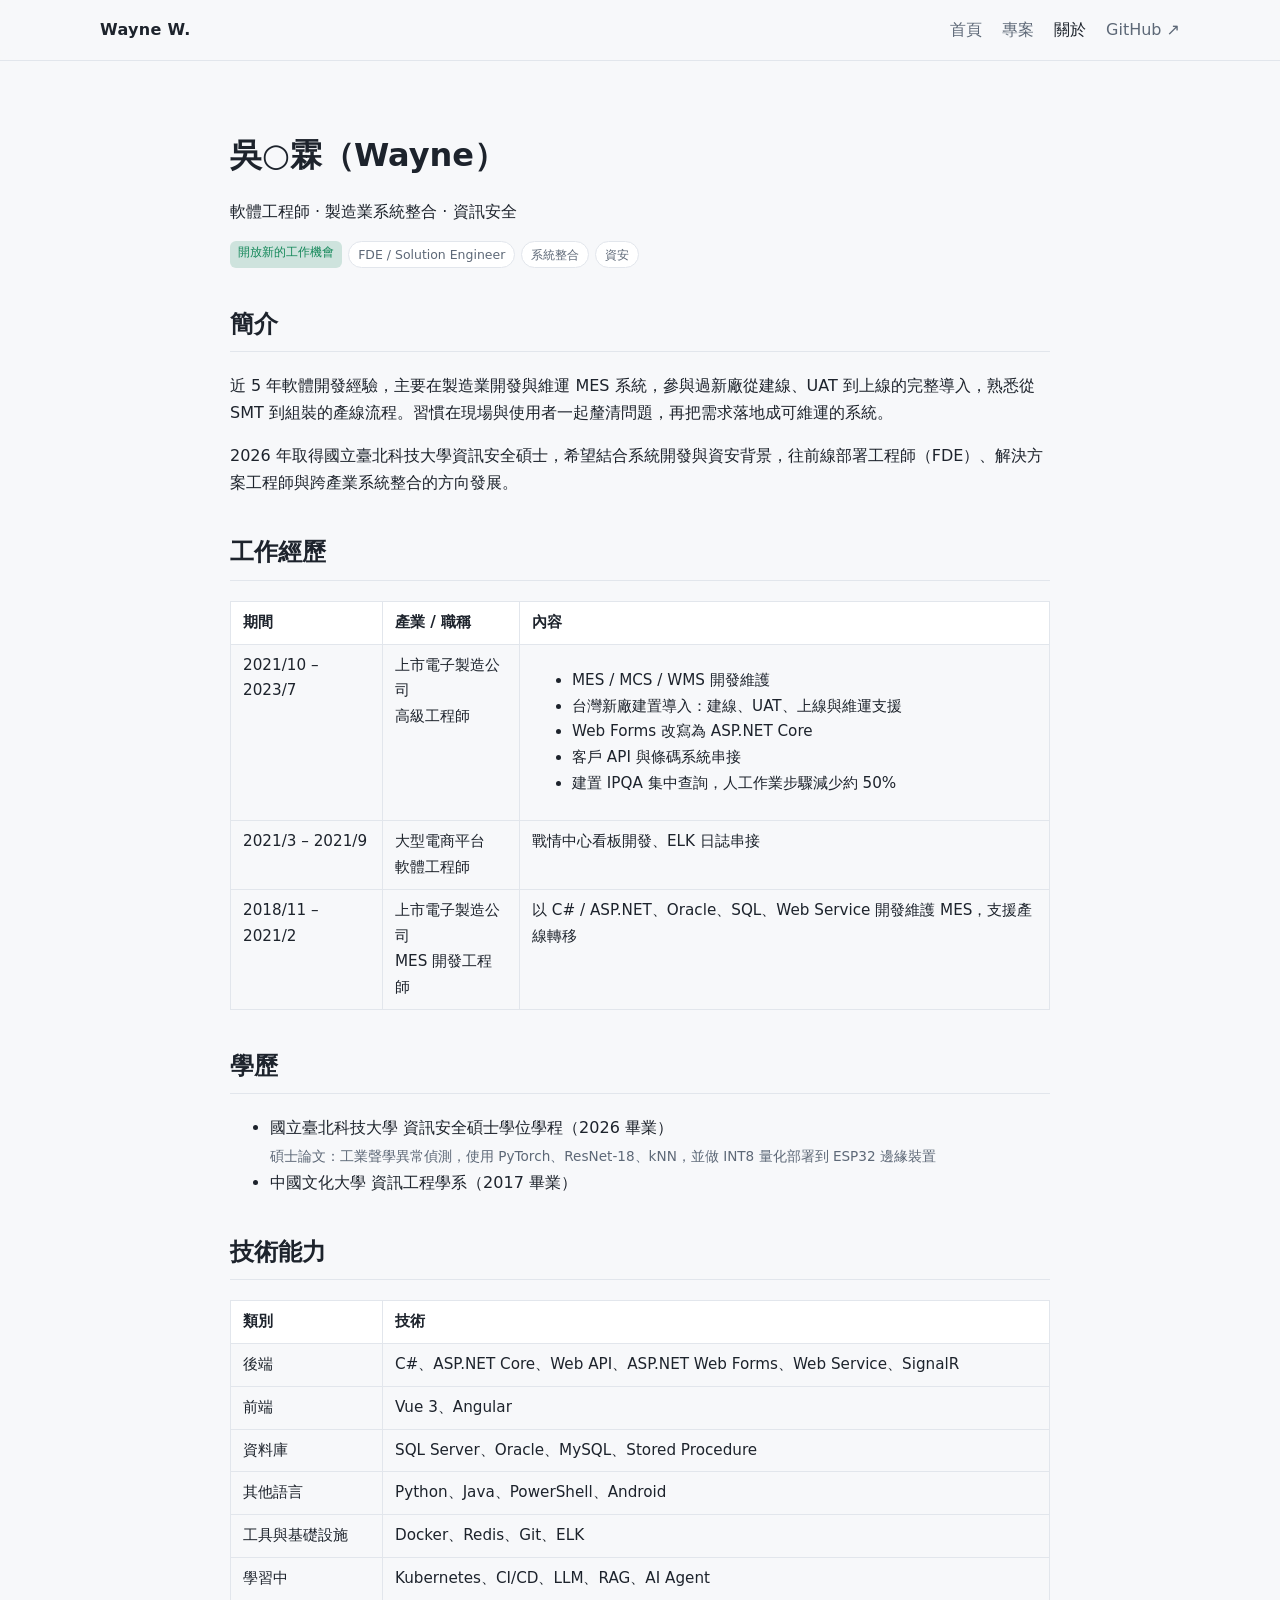
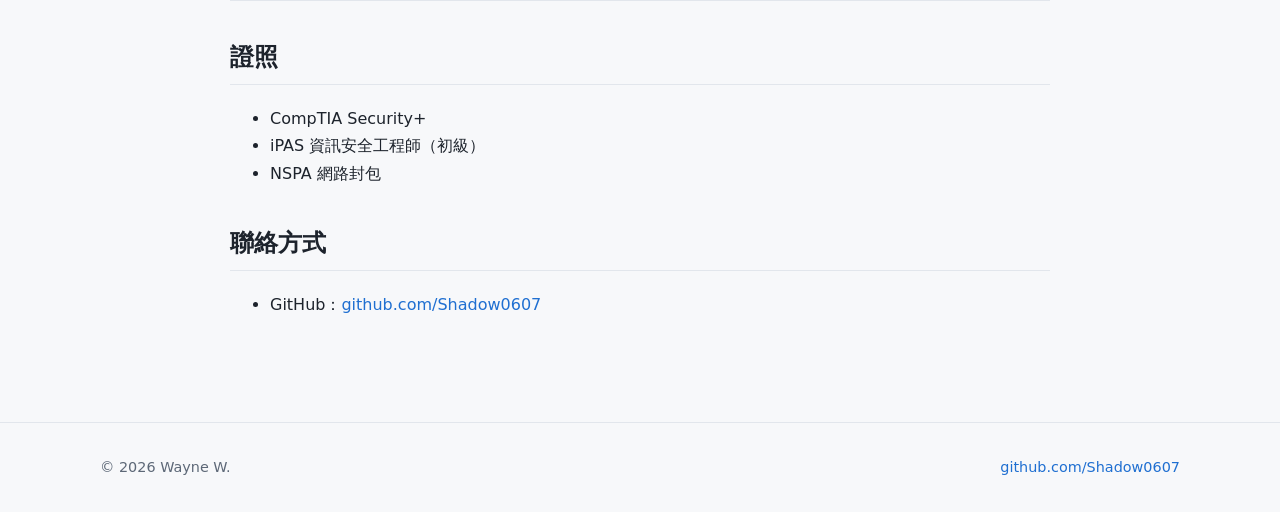
==== about.html @ d85b3f29 "Portfolio site Co-Authored-By: Claude Opus 5.5 <noreply@anthropic.com>" ====
<!DOCTYPE html>
<html lang="zh-Hant">
<head>
  <meta charset="UTF-8" />
  <meta name="viewport" content="width=device-width, initial-scale=1" />
  <title>關於 · Wayne W.</title>
  <meta name="description" content="製造業 MES 系統開發近 5 年經驗，資訊安全碩士，專長 C# / ASP.NET Core 與跨系統整合。" />
  <link rel="stylesheet" href="assets/style.css" />
</head>
<body data-page="about">
  <header class="site-header" data-header></header>

  <main class="container article">
    <section>
      <h1>吳○霖（Wayne）</h1>
      <p>軟體工程師 · 製造業系統整合 · 資訊安全</p>
      <div class="tags">
        <span class="badge">開放新的工作機會</span>
        <span class="tag">FDE / Solution Engineer</span>
        <span class="tag">系統整合</span>
        <span class="tag">資安</span>
      </div>

      <h2>簡介</h2>
      <p>近 5 年軟體開發經驗，主要在製造業開發與維運 MES 系統，參與過新廠從建線、UAT 到上線的完整導入，熟悉從 SMT 到組裝的產線流程。習慣在現場與使用者一起釐清問題，再把需求落地成可維運的系統。</p>
      <p>2026 年取得國立臺北科技大學資訊安全碩士，希望結合系統開發與資安背景，往前線部署工程師（FDE）、解決方案工程師與跨產業系統整合的方向發展。</p>

      <h2>工作經歷</h2>
      <table>
        <tr><th style="width:9.5rem">期間</th><th>產業 / 職稱</th><th>內容</th></tr>
        <tr>
          <td>2021/10 – 2023/7</td>
          <td>上市電子製造公司<br />高級工程師</td>
          <td>
            <ul>
              <li>MES / MCS / WMS 開發維護</li>
              <li>台灣新廠建置導入：建線、UAT、上線與維運支援</li>
              <li>Web Forms 改寫為 ASP.NET Core</li>
              <li>客戶 API 與條碼系統串接</li>
              <li>建置 IPQA 集中查詢，人工作業步驟減少約 50%</li>
            </ul>
          </td>
        </tr>
        <tr>
          <td>2021/3 – 2021/9</td>
          <td>大型電商平台<br />軟體工程師</td>
          <td>戰情中心看板開發、ELK 日誌串接</td>
        </tr>
        <tr>
          <td>2018/11 – 2021/2</td>
          <td>上市電子製造公司<br />MES 開發工程師</td>
          <td>以 C# / ASP.NET、Oracle、SQL、Web Service 開發維護 MES，支援產線轉移</td>
        </tr>
      </table>

      <h2>學歷</h2>
      <ul>
        <li>國立臺北科技大學 資訊安全碩士學位學程（2026 畢業）<br />
          <span class="source-note">碩士論文：工業聲學異常偵測，使用 PyTorch、ResNet-18、kNN，並做 INT8 量化部署到 ESP32 邊緣裝置</span></li>
        <li>中國文化大學 資訊工程學系（2017 畢業）</li>
      </ul>

      <h2>技術能力</h2>
      <table>
        <tr><th style="width:9.5rem">類別</th><th>技術</th></tr>
        <tr><td>後端</td><td>C#、ASP.NET Core、Web API、ASP.NET Web Forms、Web Service、SignalR</td></tr>
        <tr><td>前端</td><td>Vue 3、Angular</td></tr>
        <tr><td>資料庫</td><td>SQL Server、Oracle、MySQL、Stored Procedure</td></tr>
        <tr><td>其他語言</td><td>Python、Java、PowerShell、Android</td></tr>
        <tr><td>工具與基礎設施</td><td>Docker、Redis、Git、ELK</td></tr>
        <tr><td>學習中</td><td>Kubernetes、CI/CD、LLM、RAG、AI Agent</td></tr>
      </table>

      <h2>證照</h2>
      <ul>
        <li>CompTIA Security+</li>
        <li>iPAS 資訊安全工程師（初級）</li>
        <li>NSPA 網路封包</li>
      </ul>

      <h2>聯絡方式</h2>
      <p data-contact-block hidden>
        有工作機會或合作想法，歡迎透過表單留言，我會盡快回覆。<br />
        <a class="btn primary" data-contact-link href="#" target="_blank" rel="noopener" style="margin-top:.75rem">填寫聯絡表單 ↗</a>
      </p>
      <ul>
        <li>GitHub：<a href="https://github.com/Shadow0607" target="_blank" rel="noopener">github.com/Shadow0607</a></li>
      </ul>
    </section>
  </main>

  <footer class="site-footer" data-footer></footer>

  <script src="assets/data.js"></script>
  <script src="assets/main.js"></script>
</body>
</html>
---- assets/style.css ----
:root {
  --bg: #0f1115;
  --bg-2: #161a21;
  --card: #1b2029;
  --line: #2a313d;
  --text: #e6e9ef;
  --muted: #9aa4b2;
  --accent: #5eb1ff;
  --accent-2: #7ee0b5;
  --radius: 12px;
  --max: 1080px;
  font-family: "Segoe UI", "Noto Sans TC", "Microsoft JhengHei", system-ui, sans-serif;
}

@media (prefers-color-scheme: light) {
  :root {
    --bg: #f7f8fa;
    --bg-2: #ffffff;
    --card: #ffffff;
    --line: #e2e6ec;
    --text: #1d232c;
    --muted: #5d6877;
    --accent: #1f6fd1;
    --accent-2: #15885a;
  }
}

* { box-sizing: border-box; }
html { scroll-behavior: smooth; }
body {
  margin: 0;
  background: var(--bg);
  color: var(--text);
  line-height: 1.7;
}
a { color: var(--accent); text-decoration: none; }
a:hover { text-decoration: underline; }
img { max-width: 100%; }

.container { width: min(var(--max), 100% - 2.5rem); margin-inline: auto; }

/* 導覽列 */
.site-header {
  position: sticky; top: 0; z-index: 10;
  background: color-mix(in srgb, var(--bg) 85%, transparent);
  backdrop-filter: blur(8px);
  border-bottom: 1px solid var(--line);
}
.site-header .container { display: flex; align-items: center; justify-content: space-between; height: 60px; }
.brand { font-weight: 700; color: var(--text); letter-spacing: .02em; }
.nav { display: flex; gap: 1.25rem; }
.nav a { color: var(--muted); }
.nav a.active, .nav a:hover { color: var(--text); text-decoration: none; }

/* Hero */
.hero { padding: 5rem 0 3rem; }
.hero h1 { font-size: clamp(2rem, 5vw, 3rem); line-height: 1.2; margin: 0 0 1rem; }
.hero p { color: var(--muted); font-size: 1.1rem; max-width: 640px; }
.hero .actions { display: flex; gap: .75rem; margin-top: 1.5rem; flex-wrap: wrap; }

.btn {
  display: inline-block; padding: .6rem 1.1rem; border-radius: 8px;
  border: 1px solid var(--line); color: var(--text); background: var(--card);
  font-weight: 600;
}
.btn:hover { text-decoration: none; border-color: var(--accent); }
.btn.primary { background: var(--accent); border-color: var(--accent); color: #fff; }

section { padding: 2.5rem 0; }
section h2 { font-size: 1.5rem; margin: 0 0 1.25rem; }
.lead { color: var(--muted); margin-top: -.5rem; }

/* 卡片 */
.grid { display: grid; gap: 1rem; grid-template-columns: repeat(auto-fill, minmax(300px, 1fr)); }
.card {
  background: var(--card); border: 1px solid var(--line); border-radius: var(--radius);
  padding: 1.25rem; display: flex; flex-direction: column; gap: .6rem;
  transition: border-color .15s, transform .15s;
}
.card:hover { border-color: var(--accent); transform: translateY(-2px); }
.card h3 { margin: 0; font-size: 1.1rem; word-break: break-all; }
.card p { margin: 0; color: var(--muted); font-size: .95rem; flex: 1; }
.card .meta { display: flex; gap: .75rem; font-size: .85rem; color: var(--muted); align-items: center; flex-wrap: wrap; }
.card .links { display: flex; gap: 1rem; font-size: .9rem; }

.tags { display: flex; flex-wrap: wrap; gap: .4rem; }
.tag {
  font-size: .78rem; padding: .1rem .55rem; border-radius: 999px;
  background: var(--bg-2); border: 1px solid var(--line); color: var(--muted);
}
.badge {
  font-size: .75rem; padding: .05rem .5rem; border-radius: 6px;
  background: color-mix(in srgb, var(--accent-2) 18%, transparent); color: var(--accent-2);
}
.dot { width: .7rem; height: .7rem; border-radius: 50%; display: inline-block; background: var(--muted); }

/* 篩選列 */
.toolbar { display: flex; gap: .5rem; flex-wrap: wrap; align-items: center; margin-bottom: 1.25rem; }
.toolbar button {
  font: inherit; font-size: .9rem; cursor: pointer;
  padding: .35rem .85rem; border-radius: 999px;
  border: 1px solid var(--line); background: var(--card); color: var(--muted);
}
.toolbar button.active { background: var(--accent); border-color: var(--accent); color: #fff; }
.toolbar label { margin-left: auto; color: var(--muted); font-size: .9rem; display: flex; gap: .4rem; align-items: center; }
.source-note { color: var(--muted); font-size: .85rem; }

/* 技能 */
.skills { display: grid; gap: 1rem; grid-template-columns: repeat(auto-fill, minmax(220px, 1fr)); }
.skills .card h3 { font-size: 1rem; }

/* 專案介紹頁 */
.article { max-width: 820px; }
.article h1 { font-size: 2rem; margin-bottom: .25rem; }
.article h2 { margin-top: 2.25rem; padding-bottom: .4rem; border-bottom: 1px solid var(--line); }
.article table { width: 100%; border-collapse: collapse; margin: 1rem 0; font-size: .95rem; }
.article th, .article td { border: 1px solid var(--line); padding: .5rem .75rem; text-align: left; vertical-align: top; }
.article th { background: var(--bg-2); }
.article code { background: var(--bg-2); padding: .1rem .35rem; border-radius: 4px; font-size: .9em; }
.callout {
  border-left: 4px solid var(--accent); background: var(--bg-2);
  padding: .75rem 1rem; border-radius: 0 8px 8px 0; color: var(--muted);
}
.flow { display: flex; flex-wrap: wrap; gap: .5rem; align-items: center; margin: 1rem 0; }
.flow span { background: var(--card); border: 1px solid var(--line); padding: .35rem .75rem; border-radius: 8px; font-size: .9rem; }
.flow i { color: var(--muted); font-style: normal; }

.site-footer { border-top: 1px solid var(--line); padding: 2rem 0; color: var(--muted); font-size: .9rem; margin-top: 3rem; }
.site-footer .container { display: flex; justify-content: space-between; flex-wrap: wrap; gap: 1rem; }

@media (max-width: 600px) {
  .nav { gap: .9rem; font-size: .95rem; }
  .toolbar label { margin-left: 0; }
}
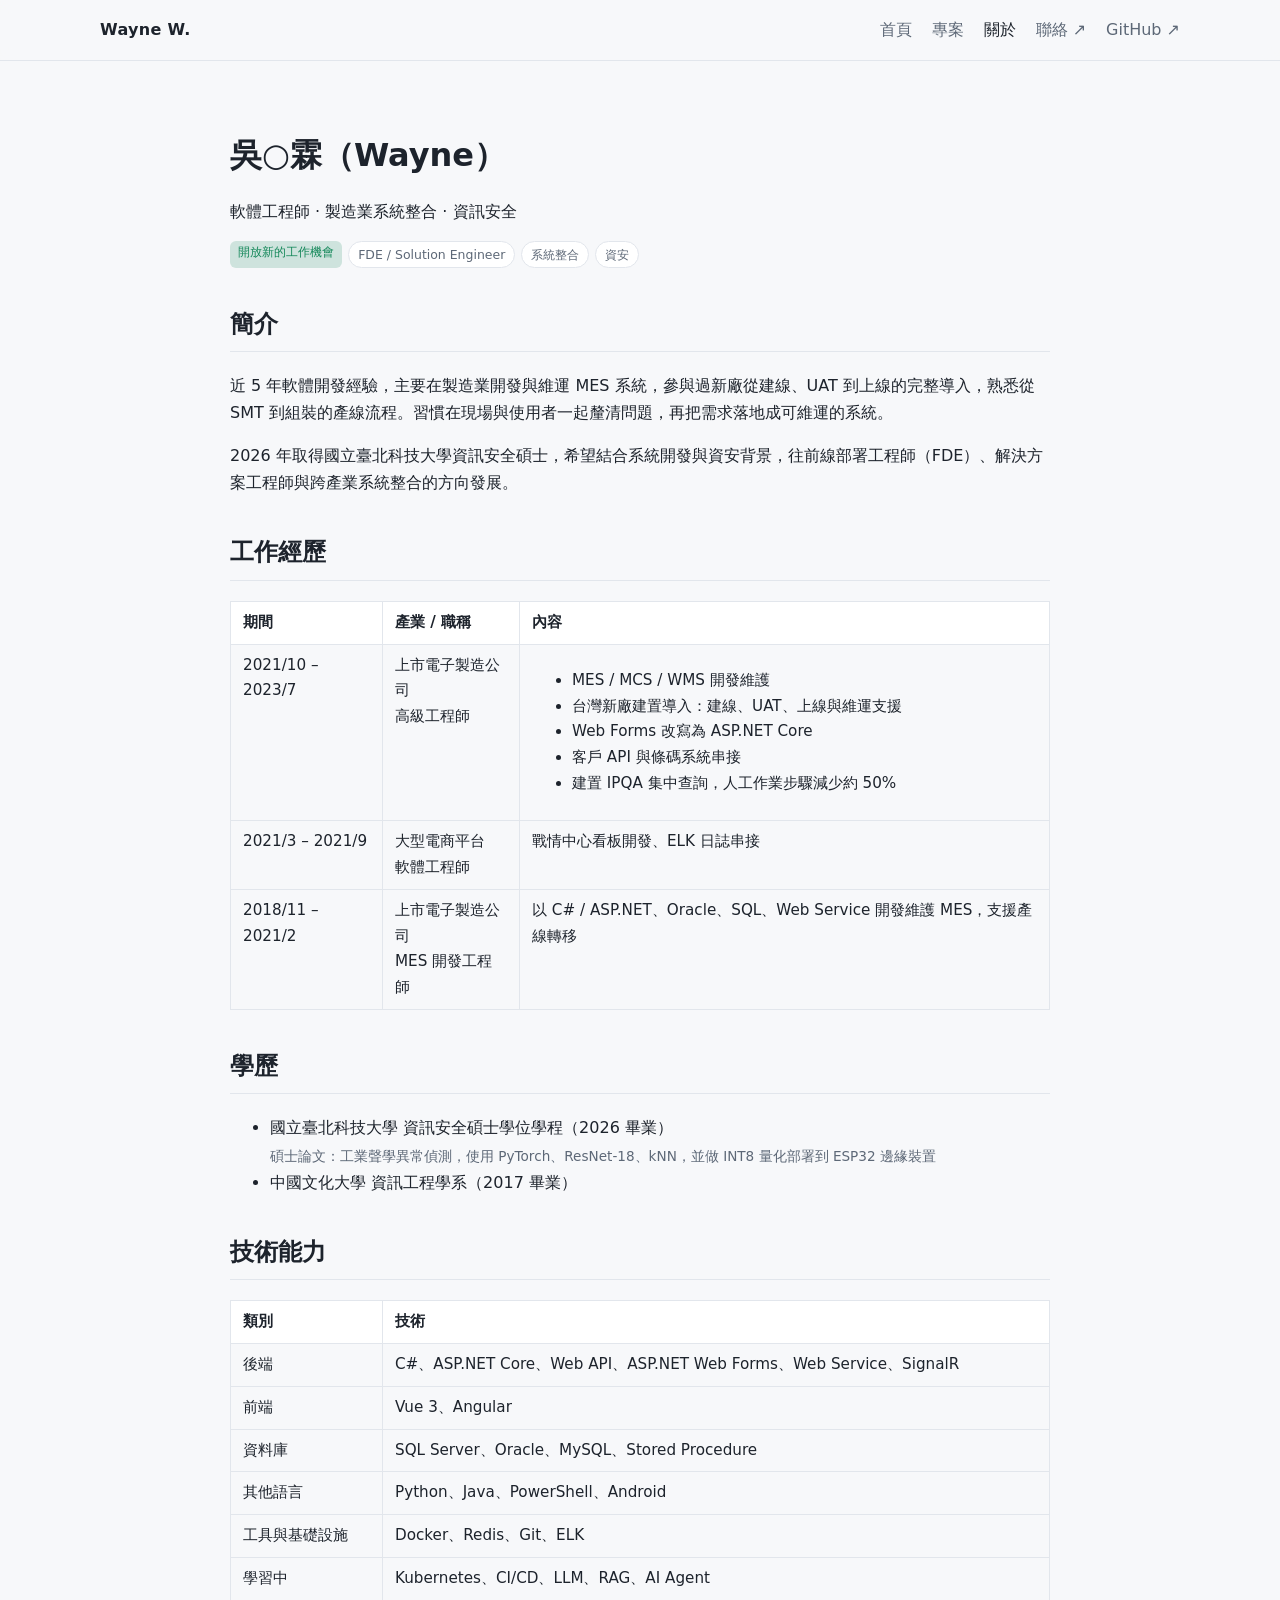
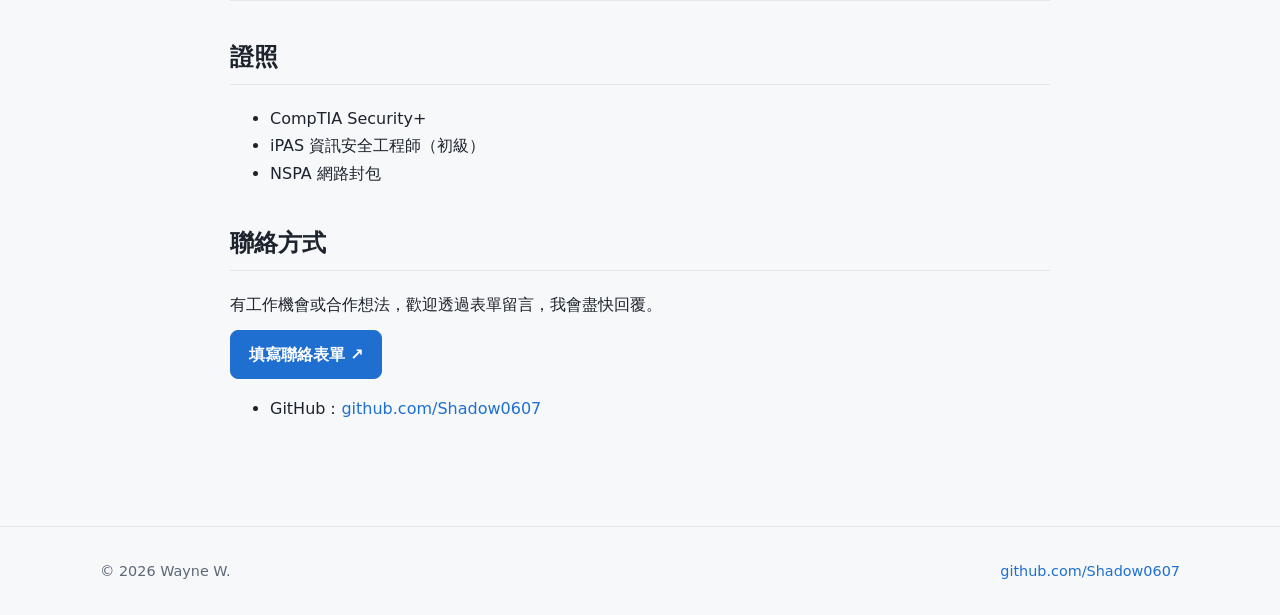
==== commit 20089273: "Add version query to asset links to avoid stale cache Co-Authored-By: Claude Opus 5.5 <noreply@anthr" ====
--- a/about.html
+++ b/about.html
@@ -5,7 +5,7 @@
   <meta name="viewport" content="width=device-width, initial-scale=1" />
   <title>關於 · Wayne W.</title>
   <meta name="description" content="製造業 MES 系統開發近 5 年經驗，資訊安全碩士，專長 C# / ASP.NET Core 與跨系統整合。" />
-  <link rel="stylesheet" href="assets/style.css" />
+  <link rel="stylesheet" href="assets/style.css?v=20261110" />
 </head>
 <body data-page="about">
   <header class="site-header" data-header></header>
@@ -91,7 +91,7 @@
 
   <footer class="site-footer" data-footer></footer>
 
-  <script src="assets/data.js"></script>
-  <script src="assets/main.js"></script>
+  <script src="assets/data.js?v=20261110"></script>
+  <script src="assets/main.js?v=20261110"></script>
 </body>
 </html>
